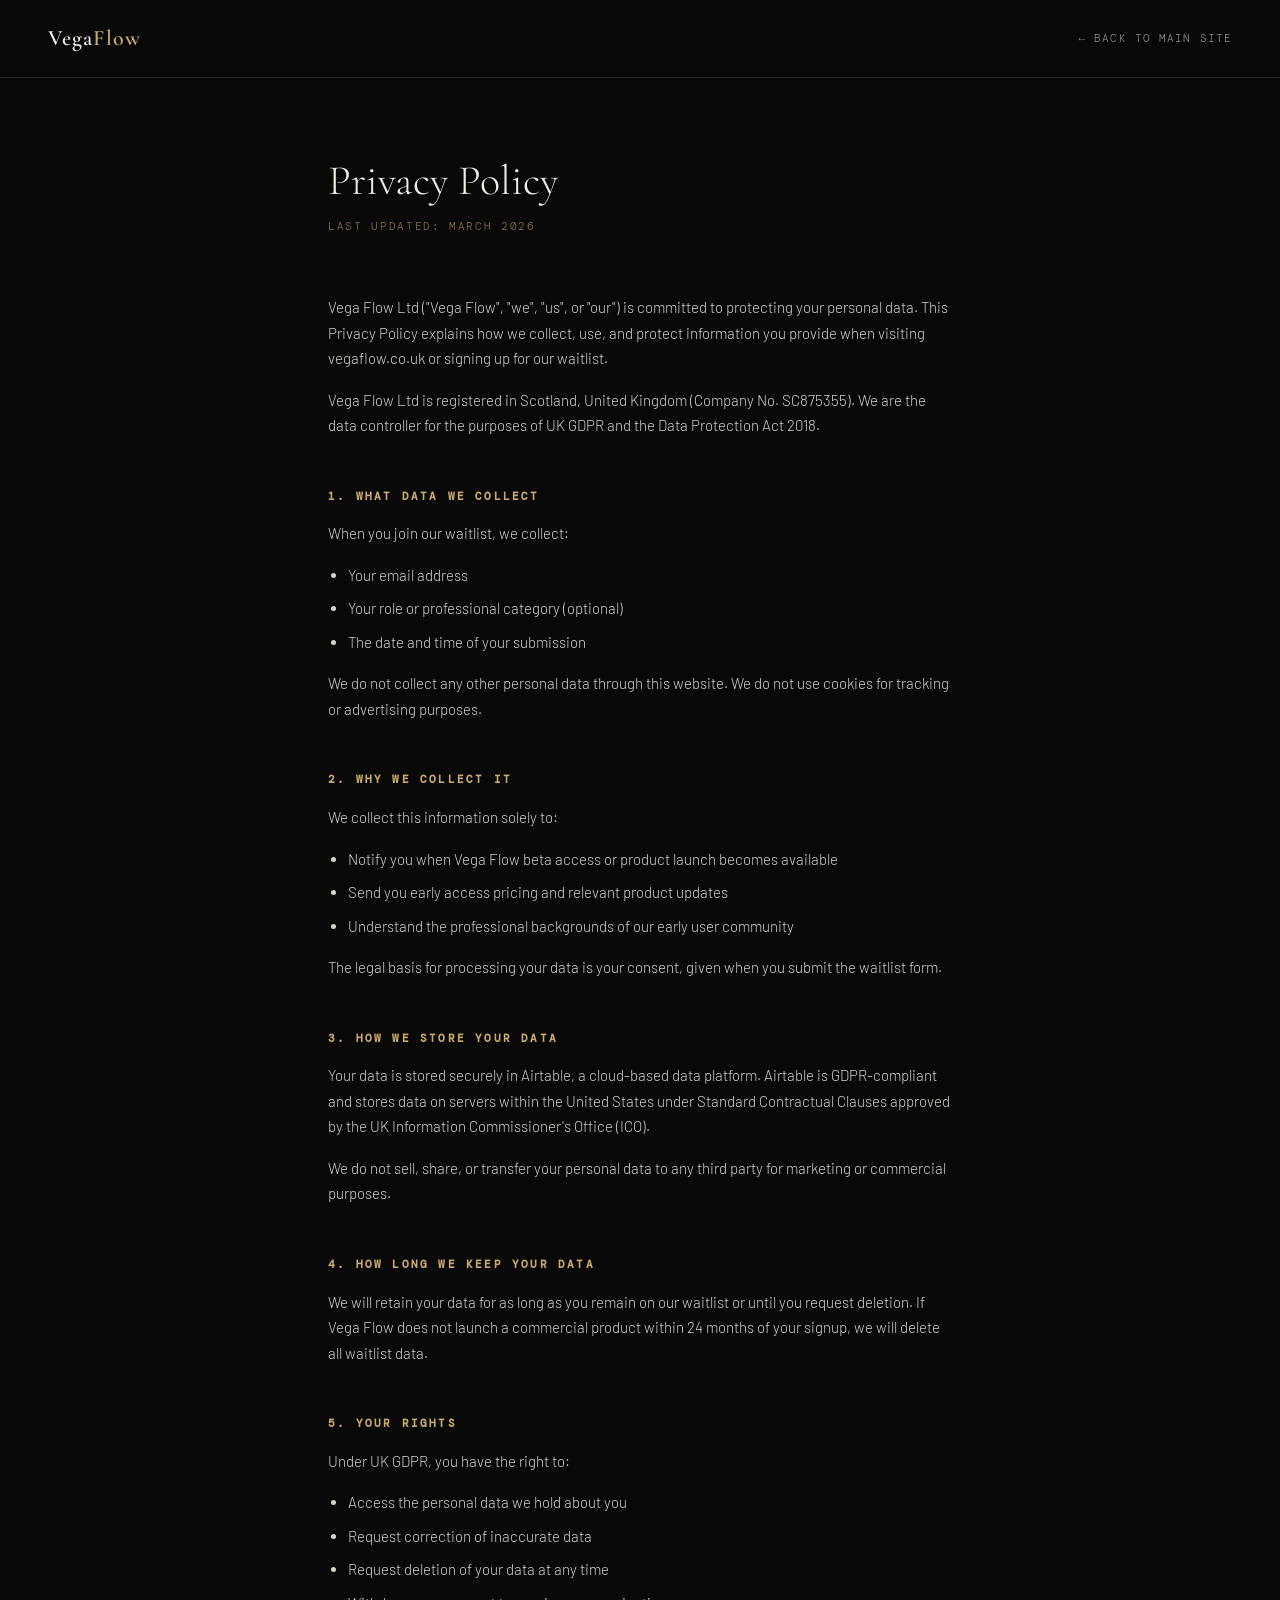
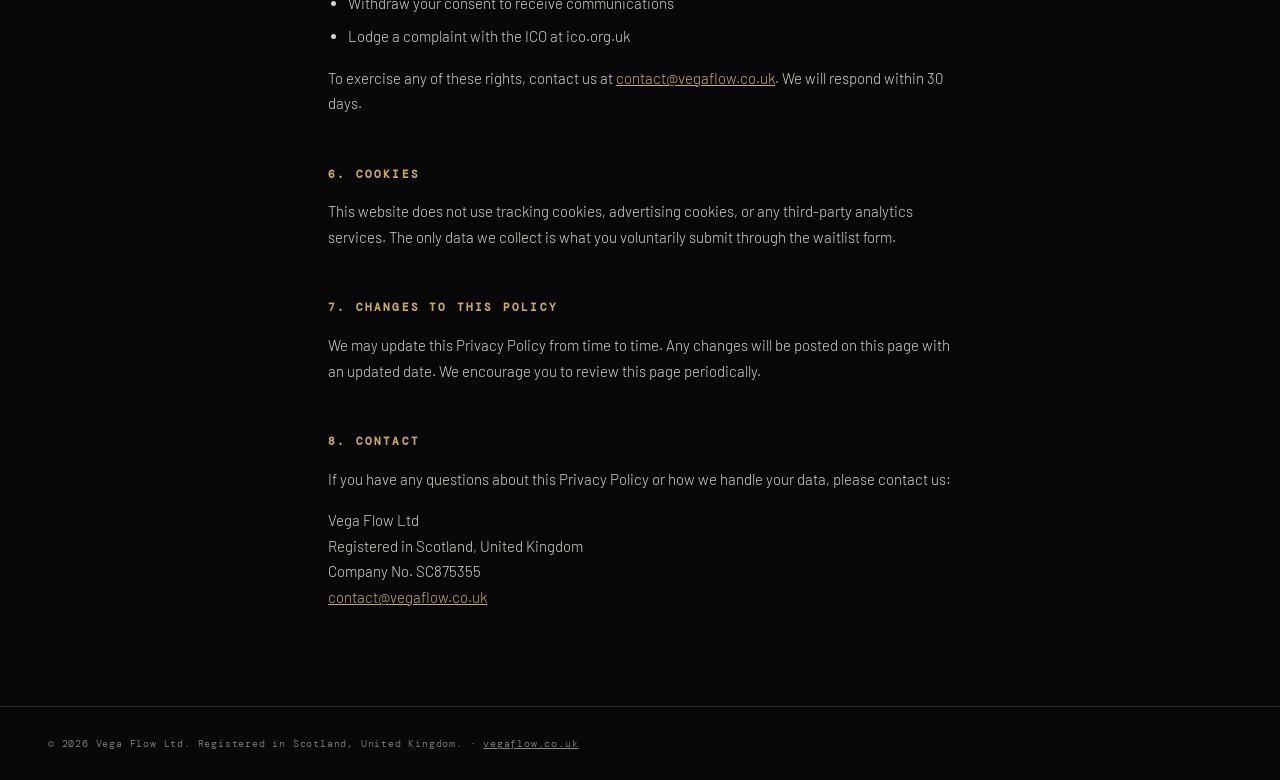
==== privacy.html @ fe2685ca "feat: add privacy policy, broaden hero positioning to include archival market Co-Authored-By: Claude" ====
<!DOCTYPE html>
<html lang="en">
<head>
<meta charset="UTF-8">
<meta name="viewport" content="width=device-width, initial-scale=1.0">
<title>Privacy Policy — Vega Flow</title>
<link rel="preconnect" href="https://fonts.googleapis.com">
<link href="https://fonts.googleapis.com/css2?family=DM+Mono:ital,wght@0,300;0,400;0,500;1,300&family=Cormorant+Garamond:ital,wght@0,300;0,400;0,600;1,300;1,400&family=Barlow:wght@300;400;500;600&display=swap" rel="stylesheet">
<style>
:root {
  --black:      #080808;
  --near-black: #0f0f0f;
  --surface:    #141414;
  --border:     #2a2a2a;
  --dim:        #888;
  --text:       #d8d4cc;
  --bright:     #f0ece4;
  --accent:     #c8a96e;
  --accent-dim: #8a7048;
  --mono:       'DM Mono', monospace;
  --serif:      'Cormorant Garamond', serif;
  --sans:       'Barlow', sans-serif;
}
*, *::before, *::after { box-sizing: border-box; margin: 0; padding: 0; }
body {
  background: var(--black);
  color: var(--text);
  font-family: var(--sans);
  font-weight: 300;
  line-height: 1.7;
}
nav {
  padding: 20px 48px;
  border-bottom: 1px solid var(--border);
  display: flex;
  align-items: center;
  justify-content: space-between;
}
.logo-mark {
  font-family: var(--serif);
  font-size: 22px;
  font-weight: 600;
  letter-spacing: 0.05em;
  color: var(--bright);
  text-decoration: none;
}
.logo-mark span { color: var(--accent); }
.nav-back {
  font-family: var(--mono);
  font-size: 11px;
  letter-spacing: 0.1em;
  text-transform: uppercase;
  color: var(--dim);
  text-decoration: none;
  transition: color 0.2s;
}
.nav-back:hover { color: var(--text); }
.container {
  max-width: 720px;
  margin: 0 auto;
  padding: 80px 48px;
}
h1 {
  font-family: var(--serif);
  font-size: 42px;
  font-weight: 300;
  color: var(--bright);
  margin-bottom: 12px;
  line-height: 1.1;
}
.meta {
  font-family: var(--mono);
  font-size: 11px;
  letter-spacing: 0.15em;
  text-transform: uppercase;
  color: var(--accent-dim);
  margin-bottom: 60px;
}
h2 {
  font-family: var(--mono);
  font-size: 11px;
  letter-spacing: 0.2em;
  text-transform: uppercase;
  color: var(--accent);
  margin-top: 48px;
  margin-bottom: 16px;
}
p {
  font-size: 15px;
  color: var(--text);
  margin-bottom: 16px;
}
a {
  color: var(--accent);
  text-decoration: underline;
}
ul {
  margin: 0 0 16px 20px;
  font-size: 15px;
  color: var(--text);
}
ul li { margin-bottom: 8px; }
footer {
  border-top: 1px solid var(--border);
  padding: 28px 48px;
  font-family: var(--mono);
  font-size: 10px;
  color: var(--dim);
  letter-spacing: 0.08em;
}
@media (max-width: 600px) {
  nav { padding: 16px 24px; }
  .container { padding: 60px 24px; }
  footer { padding: 24px; }
}
</style>
</head>
<body>

<nav>
  <a href="/" class="logo-mark">Vega<span>Flow</span></a>
  <a href="/" class="nav-back">← Back to main site</a>
</nav>

<div class="container">
  <h1>Privacy Policy</h1>
  <p class="meta">Last updated: March 2026</p>

  <p>Vega Flow Ltd ("Vega Flow", "we", "us", or "our") is committed to protecting your personal data. This Privacy Policy explains how we collect, use, and protect information you provide when visiting vegaflow.co.uk or signing up for our waitlist.</p>

  <p>Vega Flow Ltd is registered in Scotland, United Kingdom (Company No. SC875355). We are the data controller for the purposes of UK GDPR and the Data Protection Act 2018.</p>

  <h2>1. What Data We Collect</h2>
  <p>When you join our waitlist, we collect:</p>
  <ul>
    <li>Your email address</li>
    <li>Your role or professional category (optional)</li>
    <li>The date and time of your submission</li>
  </ul>
  <p>We do not collect any other personal data through this website. We do not use cookies for tracking or advertising purposes.</p>

  <h2>2. Why We Collect It</h2>
  <p>We collect this information solely to:</p>
  <ul>
    <li>Notify you when Vega Flow beta access or product launch becomes available</li>
    <li>Send you early access pricing and relevant product updates</li>
    <li>Understand the professional backgrounds of our early user community</li>
  </ul>
  <p>The legal basis for processing your data is your consent, given when you submit the waitlist form.</p>

  <h2>3. How We Store Your Data</h2>
  <p>Your data is stored securely in Airtable, a cloud-based data platform. Airtable is GDPR-compliant and stores data on servers within the United States under Standard Contractual Clauses approved by the UK Information Commissioner's Office (ICO).</p>
  <p>We do not sell, share, or transfer your personal data to any third party for marketing or commercial purposes.</p>

  <h2>4. How Long We Keep Your Data</h2>
  <p>We will retain your data for as long as you remain on our waitlist or until you request deletion. If Vega Flow does not launch a commercial product within 24 months of your signup, we will delete all waitlist data.</p>

  <h2>5. Your Rights</h2>
  <p>Under UK GDPR, you have the right to:</p>
  <ul>
    <li>Access the personal data we hold about you</li>
    <li>Request correction of inaccurate data</li>
    <li>Request deletion of your data at any time</li>
    <li>Withdraw your consent to receive communications</li>
    <li>Lodge a complaint with the ICO at ico.org.uk</li>
  </ul>
  <p>To exercise any of these rights, contact us at <a href="mailto:contact@vegaflow.co.uk">contact@vegaflow.co.uk</a>. We will respond within 30 days.</p>

  <h2>6. Cookies</h2>
  <p>This website does not use tracking cookies, advertising cookies, or any third-party analytics services. The only data we collect is what you voluntarily submit through the waitlist form.</p>

  <h2>7. Changes to This Policy</h2>
  <p>We may update this Privacy Policy from time to time. Any changes will be posted on this page with an updated date. We encourage you to review this page periodically.</p>

  <h2>8. Contact</h2>
  <p>If you have any questions about this Privacy Policy or how we handle your data, please contact us:</p>
  <p>
    Vega Flow Ltd<br>
    Registered in Scotland, United Kingdom<br>
    Company No. SC875355<br>
    <a href="mailto:contact@vegaflow.co.uk">contact@vegaflow.co.uk</a>
  </p>

</div>

<footer>
  © 2026 Vega Flow Ltd. Registered in Scotland, United Kingdom. ·
  <a href="/" style="color: inherit;">vegaflow.co.uk</a>
</footer>

</body>
</html>
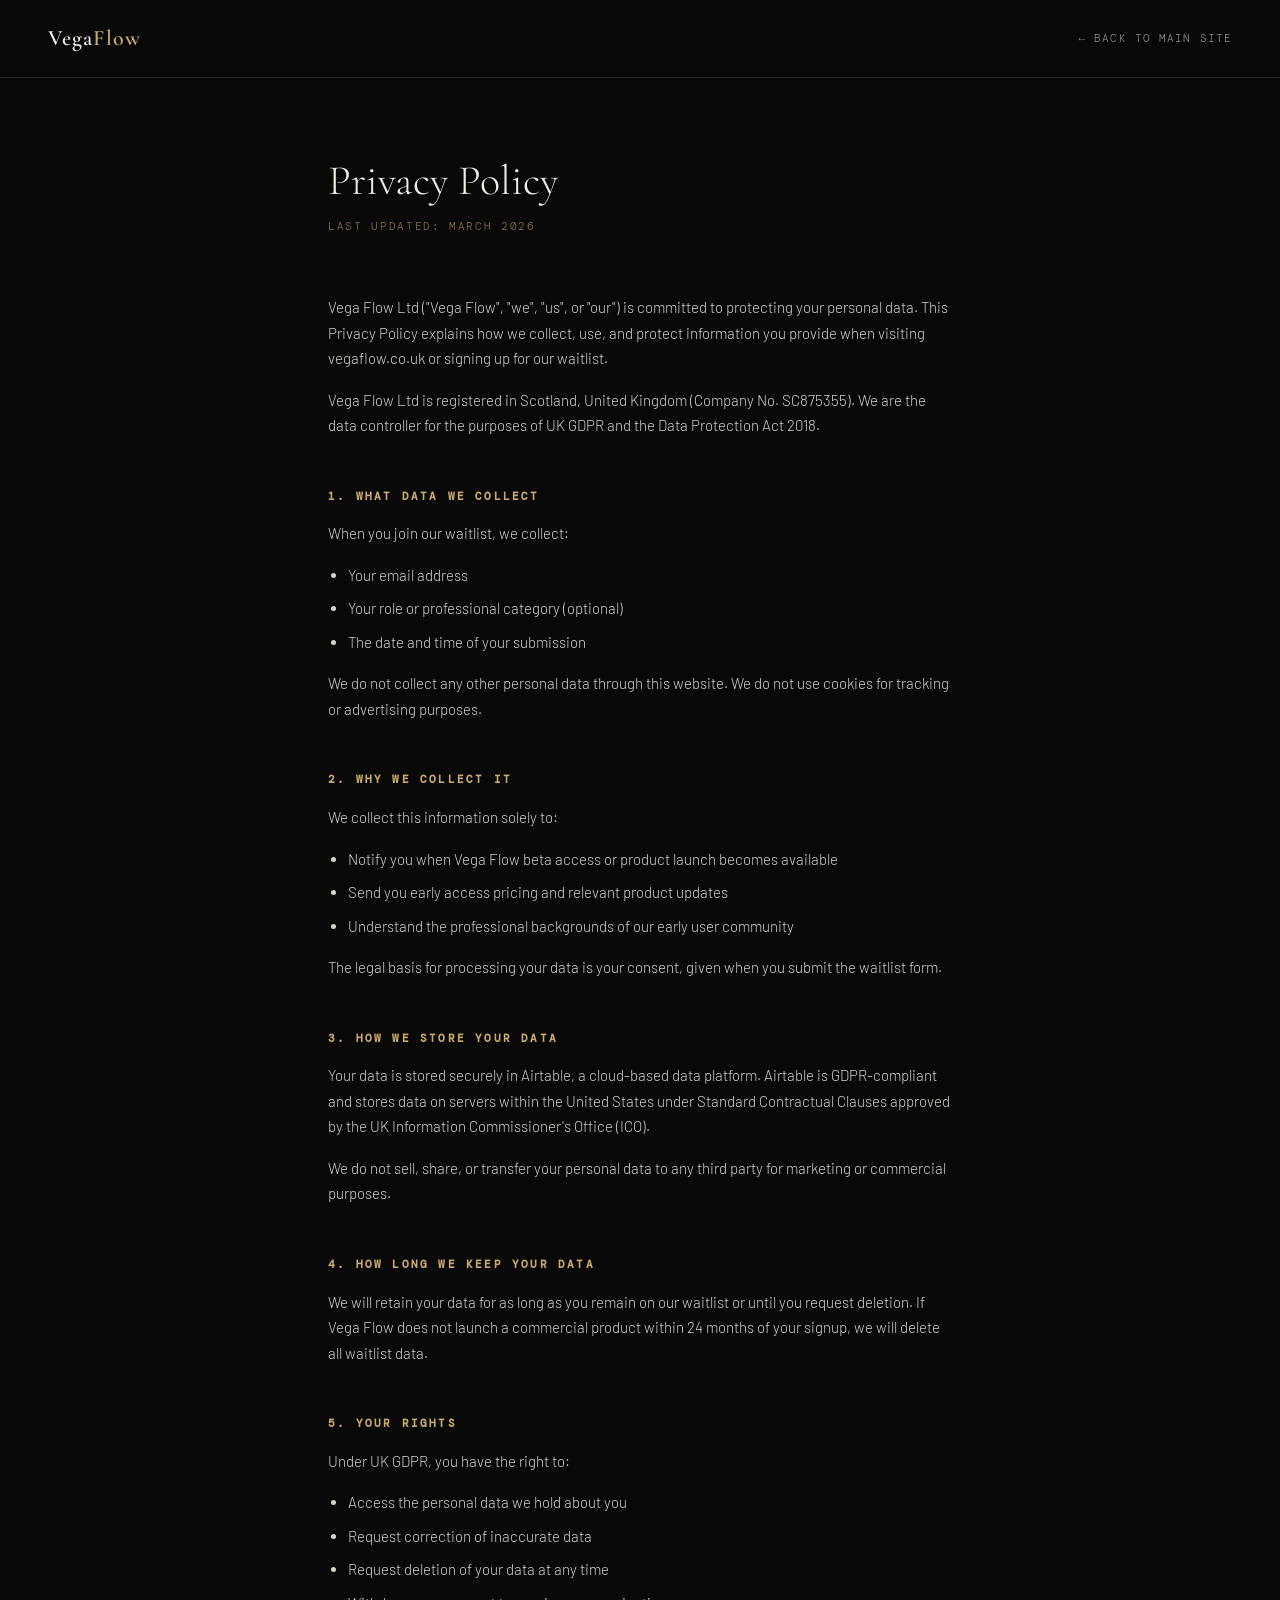
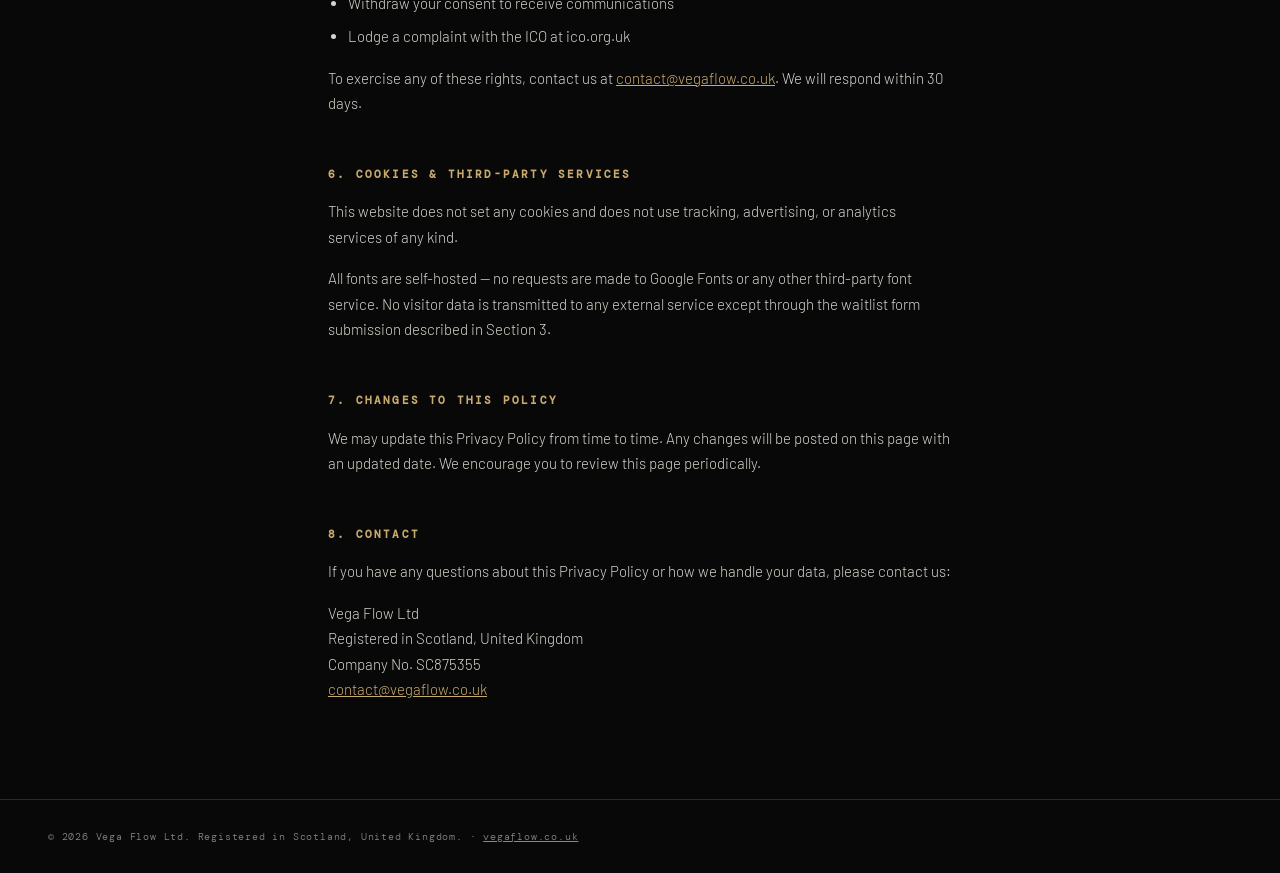
==== commit 1ad854f1: "docs: update privacy policy to reflect self-hosted fonts, no third-party services Co-Authored-By: Cl" ====
--- a/privacy.html
+++ b/privacy.html
@@ -4,8 +4,7 @@
 <meta charset="UTF-8">
 <meta name="viewport" content="width=device-width, initial-scale=1.0">
 <title>Privacy Policy — Vega Flow</title>
-<link rel="preconnect" href="https://fonts.googleapis.com">
-<link href="https://fonts.googleapis.com/css2?family=DM+Mono:ital,wght@0,300;0,400;0,500;1,300&family=Cormorant+Garamond:ital,wght@0,300;0,400;0,600;1,300;1,400&family=Barlow:wght@300;400;500;600&display=swap" rel="stylesheet">
+<link rel="stylesheet" href="/fonts/fonts.css">
 <style>
 :root {
   --black:      #080808;
@@ -166,8 +165,9 @@
   </ul>
   <p>To exercise any of these rights, contact us at <a href="mailto:contact@vegaflow.co.uk">contact@vegaflow.co.uk</a>. We will respond within 30 days.</p>
 
-  <h2>6. Cookies</h2>
-  <p>This website does not use tracking cookies, advertising cookies, or any third-party analytics services. The only data we collect is what you voluntarily submit through the waitlist form.</p>
+  <h2>6. Cookies &amp; Third-Party Services</h2>
+  <p>This website does not set any cookies and does not use tracking, advertising, or analytics services of any kind.</p>
+  <p>All fonts are self-hosted — no requests are made to Google Fonts or any other third-party font service. No visitor data is transmitted to any external service except through the waitlist form submission described in Section 3.</p>
 
   <h2>7. Changes to This Policy</h2>
   <p>We may update this Privacy Policy from time to time. Any changes will be posted on this page with an updated date. We encourage you to review this page periodically.</p>
--- a/fonts/fonts.css
+++ b/fonts/fonts.css
@@ -0,0 +1,82 @@
+/* ── DM Mono ── */
+@font-face {
+  font-family: 'DM Mono';
+  font-style: normal;
+  font-weight: 300;
+  font-display: swap;
+  src: url('DMMono-Light.woff2') format('woff2');
+}
+
+@font-face {
+  font-family: 'DM Mono';
+  font-style: italic;
+  font-weight: 300;
+  font-display: swap;
+  src: url('DMMono-LightItalic.woff2') format('woff2');
+}
+
+@font-face {
+  font-family: 'DM Mono';
+  font-style: normal;
+  font-weight: 400;
+  font-display: swap;
+  src: url('DMMono-Regular.woff2') format('woff2');
+}
+
+@font-face {
+  font-family: 'DM Mono';
+  font-style: normal;
+  font-weight: 500;
+  font-display: swap;
+  src: url('DMMono-Medium.woff2') format('woff2');
+}
+
+/* ── Cormorant Garamond (variable, covers 300–600) ── */
+@font-face {
+  font-family: 'Cormorant Garamond';
+  font-style: normal;
+  font-weight: 300 600;
+  font-display: swap;
+  src: url('CormorantGaramond.woff2') format('woff2');
+}
+
+@font-face {
+  font-family: 'Cormorant Garamond';
+  font-style: italic;
+  font-weight: 300 600;
+  font-display: swap;
+  src: url('CormorantGaramond-Italic.woff2') format('woff2');
+}
+
+/* ── Barlow ── */
+@font-face {
+  font-family: 'Barlow';
+  font-style: normal;
+  font-weight: 300;
+  font-display: swap;
+  src: url('Barlow-Light.woff2') format('woff2');
+}
+
+@font-face {
+  font-family: 'Barlow';
+  font-style: normal;
+  font-weight: 400;
+  font-display: swap;
+  src: url('Barlow-Regular.woff2') format('woff2');
+}
+
+@font-face {
+  font-family: 'Barlow';
+  font-style: normal;
+  font-weight: 500;
+  font-display: swap;
+  src: url('Barlow-Medium.woff2') format('woff2');
+}
+
+@font-face {
+  font-family: 'Barlow';
+  font-style: normal;
+  font-weight: 600;
+  font-display: swap;
+  src: url('Barlow-SemiBold.woff2') format('woff2');
+}
